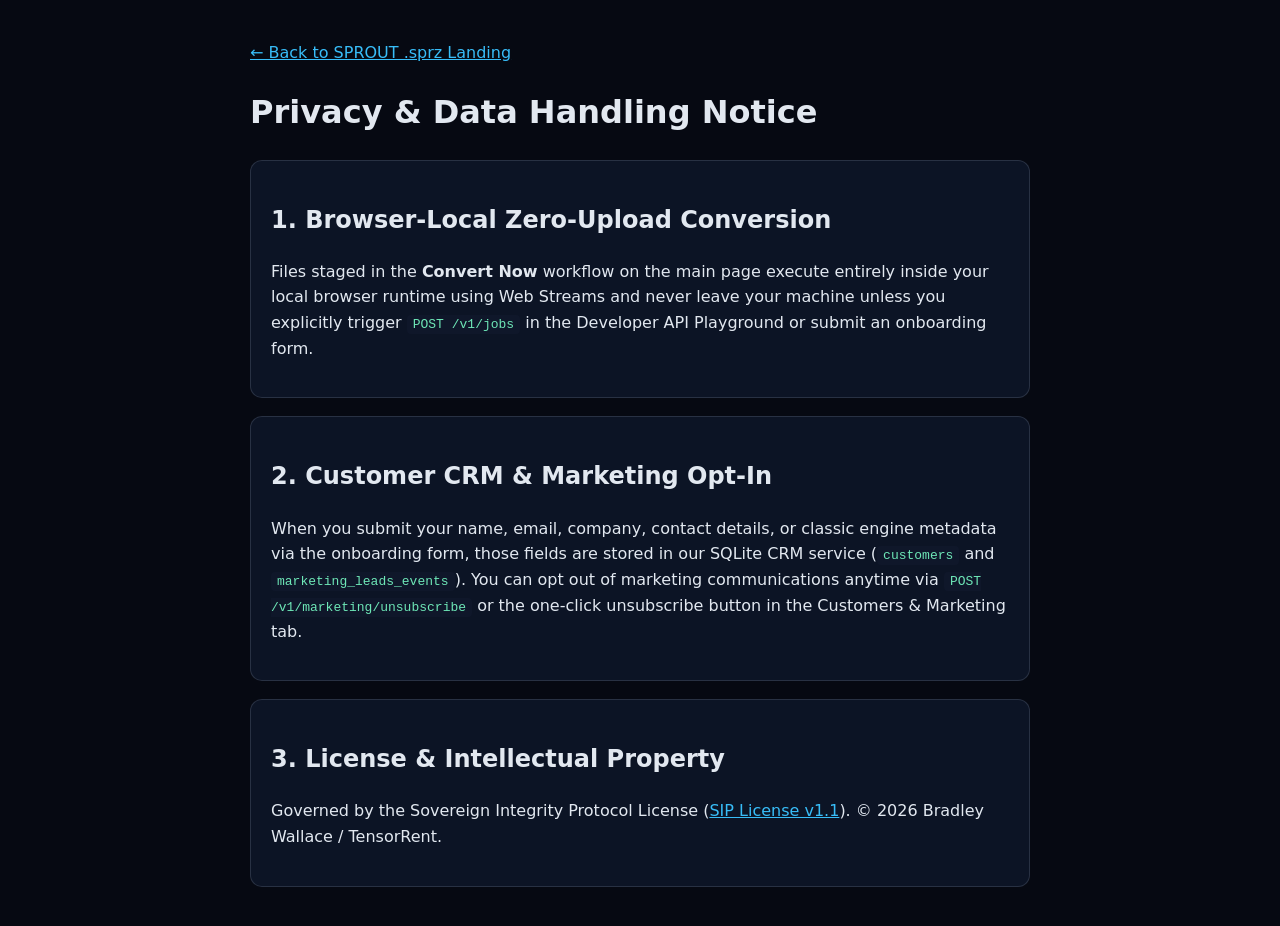
==== privacy.html @ 369dcf19 "feat: initial SPROUT .sprz GitHub Pages landing and CRM frontend bundle (SIP License v1.1)" ====
<!doctype html>
<html lang="en">
  <head>
    <meta charset="UTF-8" />
    <meta name="viewport" content="width=device-width, initial-scale=1.0" />
    <title>SPROUT .sprz — Privacy &amp; Data Handling Notice</title>
    <style>
      body { font-family: system-ui, -apple-system, sans-serif; background: #060912; color: #e2e8f0; max-width: 780px; margin: 40px auto; padding: 0 20px; line-height: 1.6; }
      a { color: #38bdf8; }
      code { background: #0f172a; padding: 2px 6px; border-radius: 4px; color: #6ee7b7; }
      .card { background: rgba(15, 23, 42, 0.85); border: 1px solid rgba(148, 163, 184, 0.2); border-radius: 12px; padding: 20px; margin: 18px 0; }
    </style>
  </head>
  <body>
    <p><a href="./index.html">&larr; Back to SPROUT .sprz Landing</a></p>
    <h1>Privacy &amp; Data Handling Notice</h1>
    <div class="card">
      <h2>1. Browser-Local Zero-Upload Conversion</h2>
      <p>Files staged in the <strong>Convert Now</strong> workflow on the main page execute entirely inside your local browser runtime using Web Streams and never leave your machine unless you explicitly trigger <code>POST /v1/jobs</code> in the Developer API Playground or submit an onboarding form.</p>
    </div>
    <div class="card">
      <h2>2. Customer CRM &amp; Marketing Opt-In</h2>
      <p>When you submit your name, email, company, contact details, or classic engine metadata via the onboarding form, those fields are stored in our SQLite CRM service (<code>customers</code> and <code>marketing_leads_events</code>). You can opt out of marketing communications anytime via <code>POST /v1/marketing/unsubscribe</code> or the one-click unsubscribe button in the Customers &amp; Marketing tab.</p>
    </div>
    <div class="card">
      <h2>3. License &amp; Intellectual Property</h2>
      <p>Governed by the Sovereign Integrity Protocol License (<a href="./LICENSE">SIP License v1.1</a>). &copy; 2026 Bradley Wallace / TensorRent.</p>
    </div>
  </body>
</html>
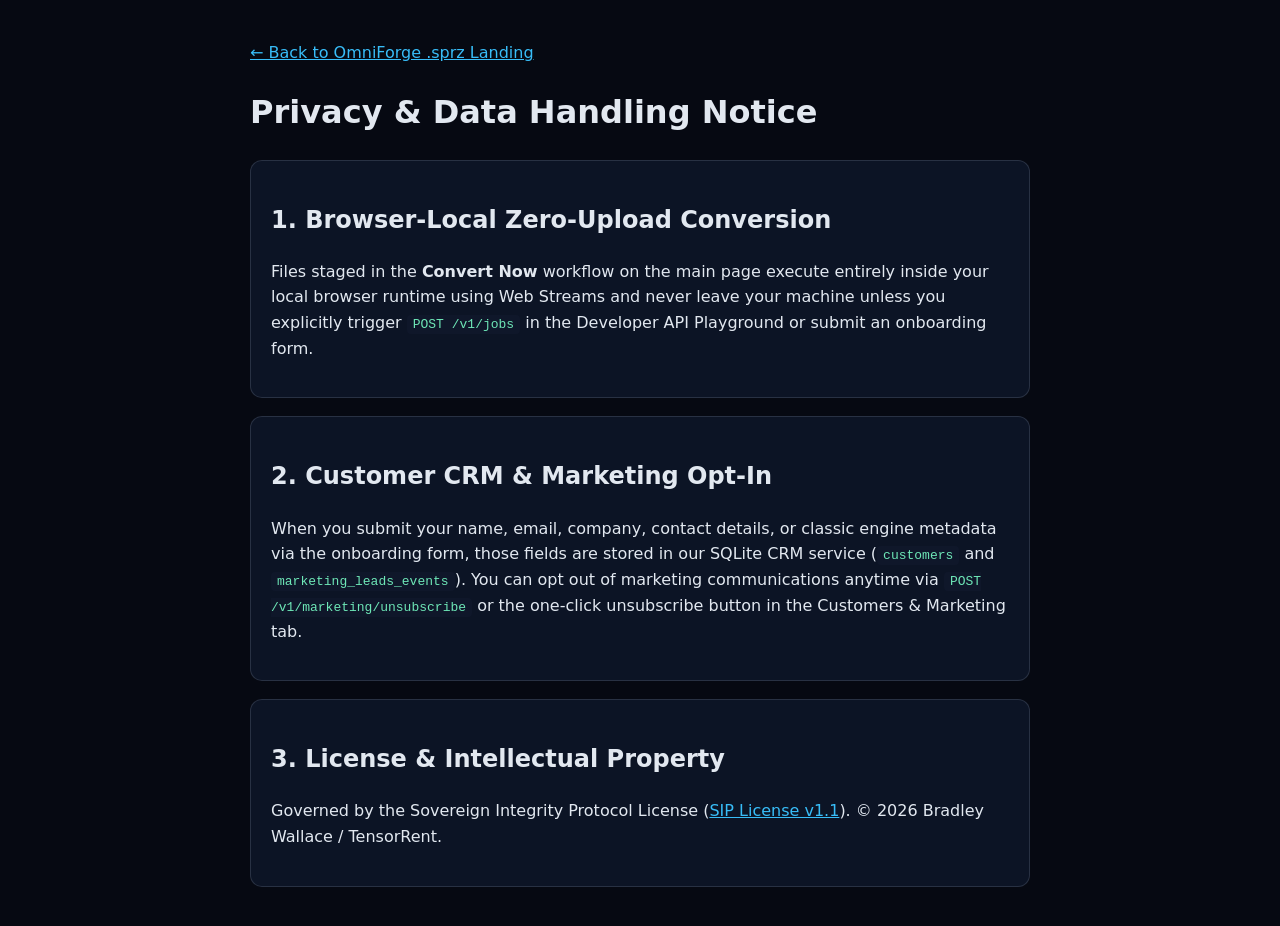
==== commit e9d79183: "OmniForge rebrand & 0 A.D. (Pyrogenesis) support in landing & format catalog" ====
--- a/privacy.html
+++ b/privacy.html
@@ -3,7 +3,7 @@
   <head>
     <meta charset="UTF-8" />
     <meta name="viewport" content="width=device-width, initial-scale=1.0" />
-    <title>SPROUT .sprz — Privacy &amp; Data Handling Notice</title>
+    <title>OmniForge .sprz — Privacy &amp; Data Handling Notice</title>
     <style>
       body { font-family: system-ui, -apple-system, sans-serif; background: #060912; color: #e2e8f0; max-width: 780px; margin: 40px auto; padding: 0 20px; line-height: 1.6; }
       a { color: #38bdf8; }
@@ -12,7 +12,7 @@
     </style>
   </head>
   <body>
-    <p><a href="./index.html">&larr; Back to SPROUT .sprz Landing</a></p>
+    <p><a href="./index.html">&larr; Back to OmniForge .sprz Landing</a></p>
     <h1>Privacy &amp; Data Handling Notice</h1>
     <div class="card">
       <h2>1. Browser-Local Zero-Upload Conversion</h2>
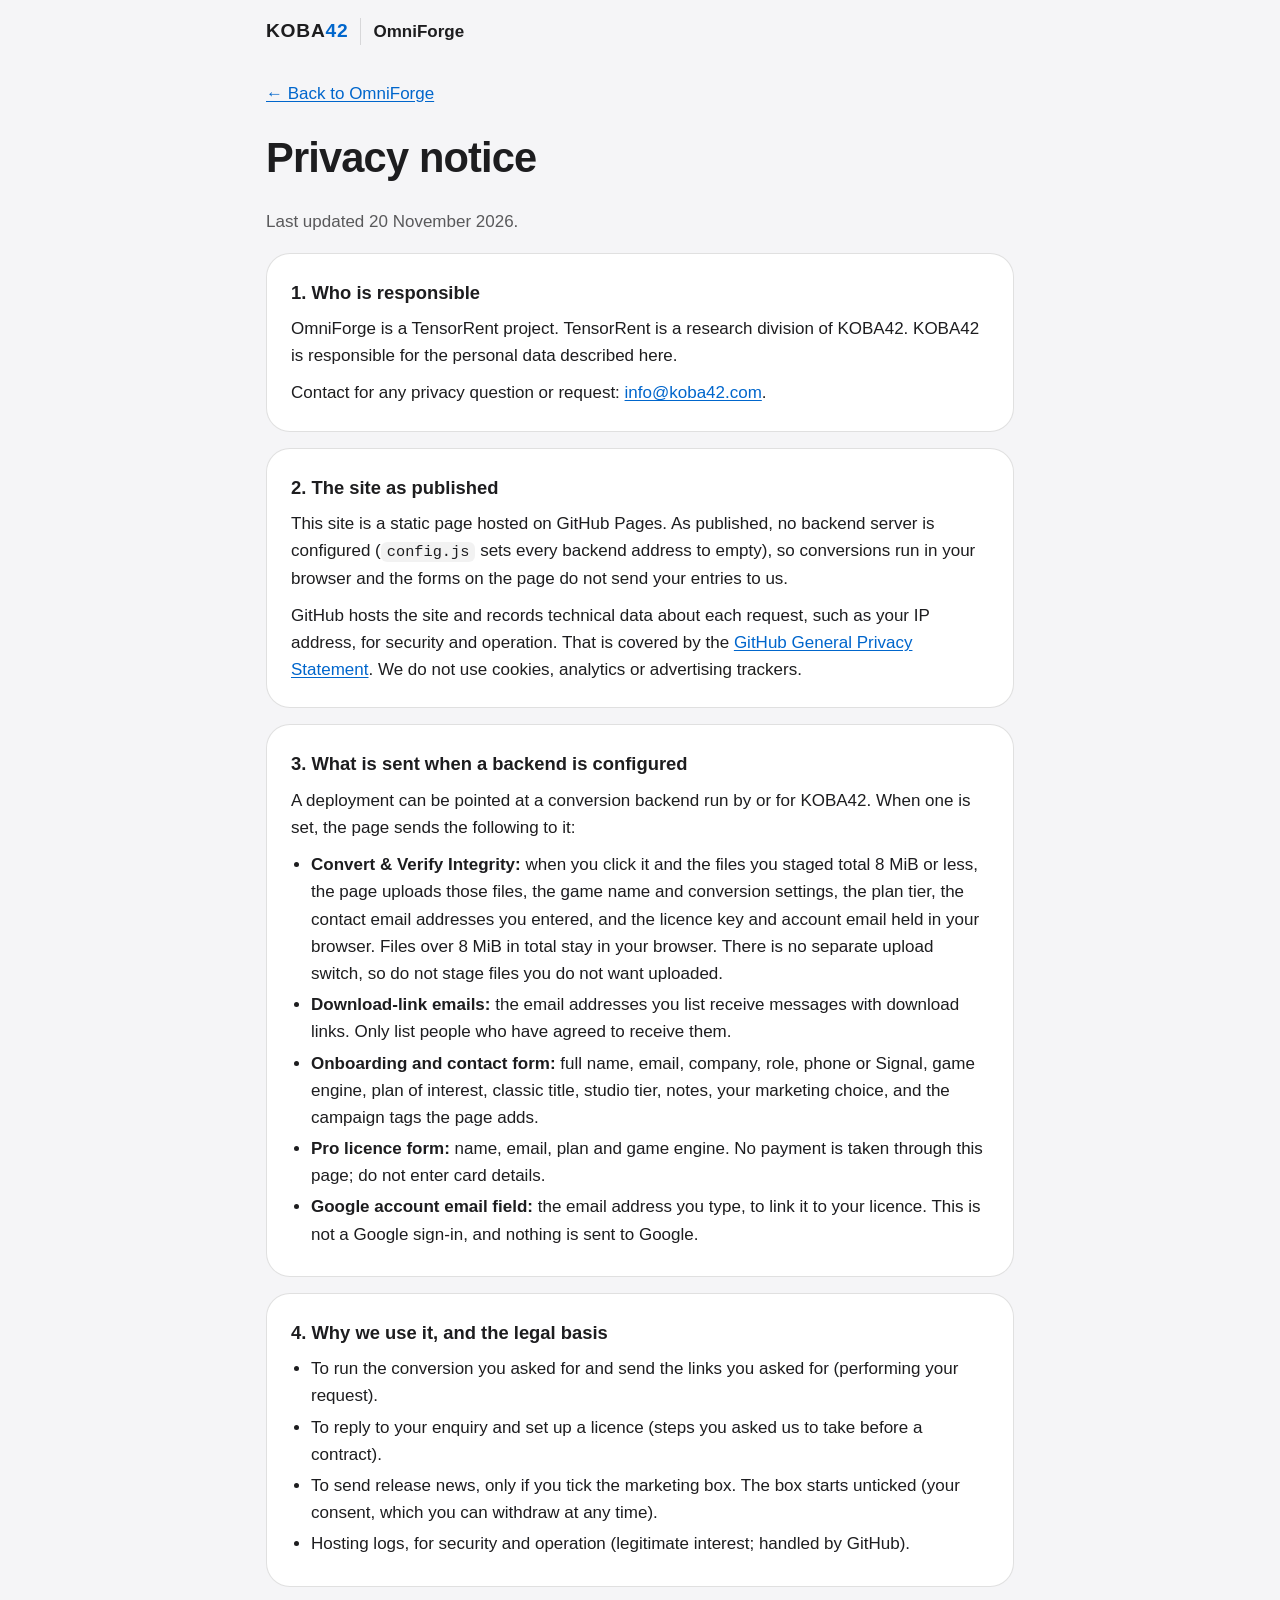
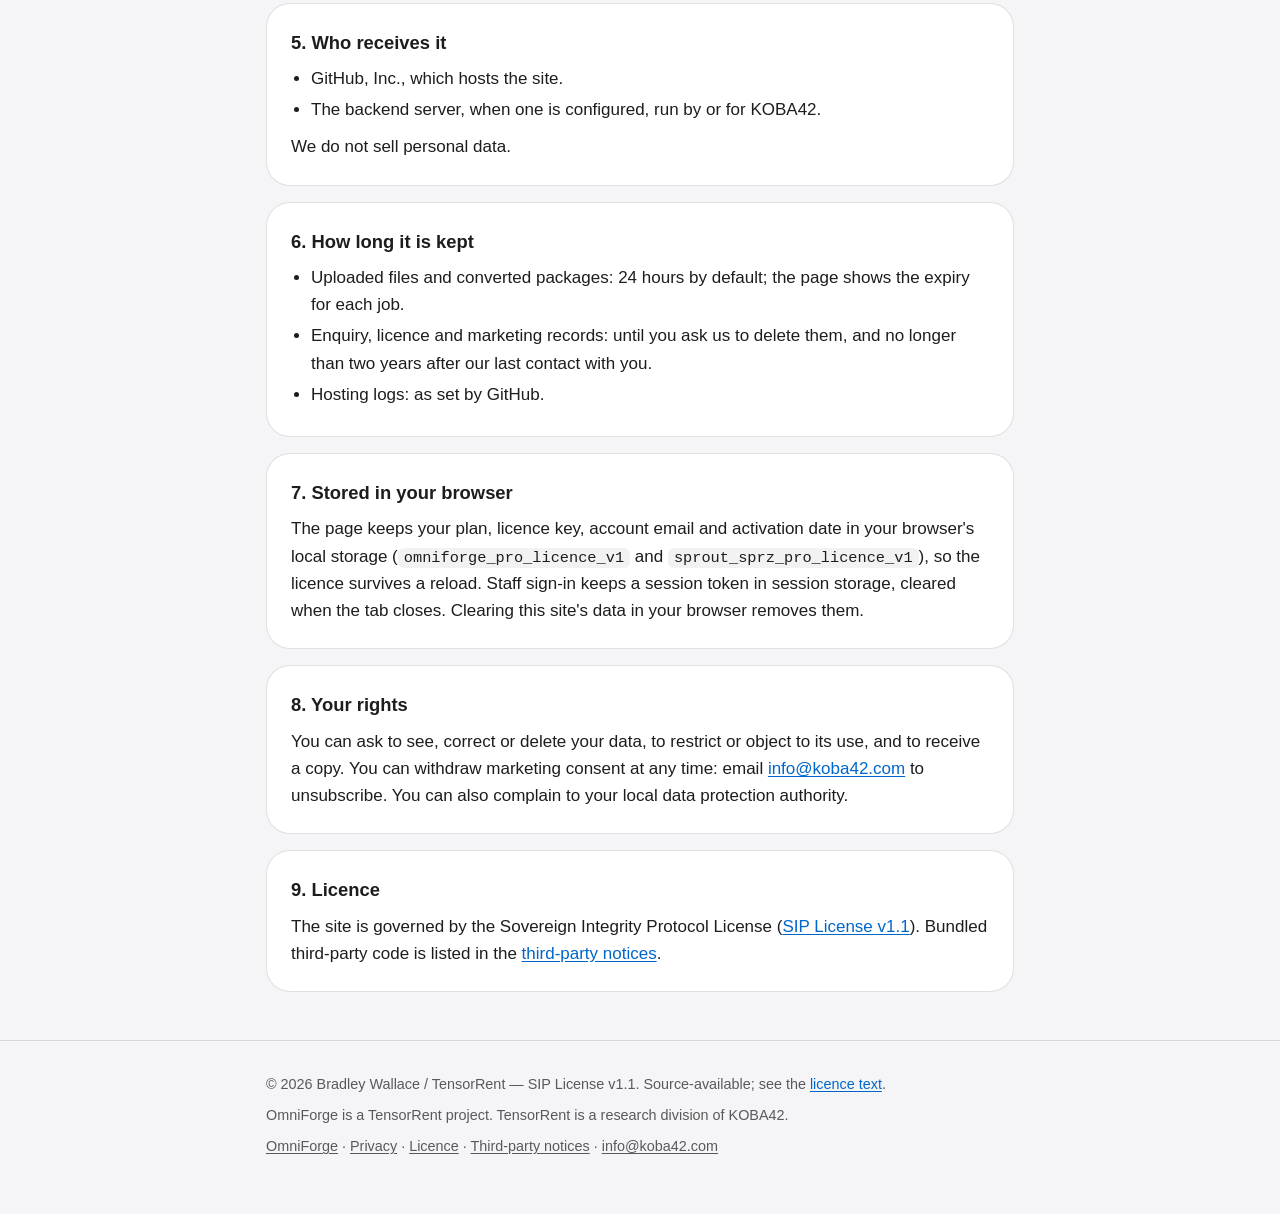
==== commit 4e60c430: "public review: remove private address, fix opt-in default, rewrite privacy notice, real prepublish s" ====
--- a/privacy.html
+++ b/privacy.html
@@ -3,28 +3,122 @@
   <head>
     <meta charset="UTF-8" />
     <meta name="viewport" content="width=device-width, initial-scale=1.0" />
-    <title>OmniForge .sprz — Privacy &amp; Data Handling Notice</title>
+    <meta name="color-scheme" content="dark light" />
+    <meta name="referrer" content="strict-origin-when-cross-origin" />
+    <meta name="description" content="How the OmniForge site handles your data: what is collected, why, who receives it, how long it is kept and your rights." />
+    <title>OmniForge Privacy Notice</title>
     <style>
-      body { font-family: system-ui, -apple-system, sans-serif; background: #060912; color: #e2e8f0; max-width: 780px; margin: 40px auto; padding: 0 20px; line-height: 1.6; }
-      a { color: #38bdf8; }
-      code { background: #0f172a; padding: 2px 6px; border-radius: 4px; color: #6ee7b7; }
-      .card { background: rgba(15, 23, 42, 0.85); border: 1px solid rgba(148, 163, 184, 0.2); border-radius: 12px; padding: 20px; margin: 18px 0; }
+      :root { --bg: #050507; --panel: #0b0f18; --text: #ffffff; --muted: rgba(255,255,255,.72); --hairline: rgba(255,255,255,.14); --link: #2997ff; --code-bg: rgba(255,255,255,.07); --font: -apple-system, BlinkMacSystemFont, "SF Pro Text", "Segoe UI", Roboto, Inter, sans-serif; color-scheme: dark; }
+      @media (prefers-color-scheme: light) { :root { --bg: #f5f5f7; --panel: #ffffff; --text: #1d1d1f; --muted: rgba(29,29,31,.72); --hairline: rgba(0,0,0,.12); --link: #0066cc; --code-bg: rgba(0,0,0,.05); color-scheme: light; } }
+      * { box-sizing: border-box; }
+      body { margin: 0; background: var(--bg); color: var(--text); font: 17px/1.6 var(--font); overflow-wrap: break-word; }
+      a { color: var(--link); text-underline-offset: 2px; }
+      a:focus-visible { outline: 3px solid var(--link); outline-offset: 2px; }
+      header, main, footer > div { max-width: 780px; margin: 0 auto; padding: 0 16px; }
+      header { padding-top: 16px; padding-bottom: 16px; display: flex; flex-wrap: wrap; align-items: baseline; gap: 12px; }
+      .wordmark { font-weight: 750; font-size: 1.2rem; letter-spacing: .04em; color: var(--text); text-decoration: none; }
+      .wordmark .k42 { color: var(--link); }
+      .product { color: var(--text); text-decoration: none; font-weight: 650; border-left: 1px solid var(--hairline); padding-left: 12px; }
+      h1 { font-size: clamp(1.8rem, 5vw, 2.6rem); line-height: 1.1; font-weight: 650; letter-spacing: -.02em; }
+      h2 { font-size: 1.15rem; font-weight: 650; margin: 0 0 8px; }
+      code { background: var(--code-bg); padding: 1px 6px; border-radius: 6px; font-family: ui-monospace, "SF Mono", Menlo, Consolas, monospace; font-size: .9em; }
+      .card { background: var(--panel); border: 1px solid var(--hairline); border-radius: 24px; padding: 24px; margin: 16px 0; }
+      .card p, .card ul { margin: 0 0 10px; }
+      .card > :last-child { margin-bottom: 0; }
+      .card ul { padding-left: 20px; }
+      .card li { margin: 4px 0; }
+      .updated { color: var(--muted); }
+      footer { border-top: 1px solid var(--hairline); margin-top: 48px; color: var(--muted); font-size: .9rem; }
+      footer > div { padding-top: 24px; padding-bottom: 48px; }
+      footer p { margin: 8px 0; }
+      .foot-links a { color: var(--muted); }
+      .foot-links a:hover { color: var(--text); }
+      @media (max-width: 480px) { body { font-size: 16px; } .card { padding: 18px; } }
     </style>
   </head>
   <body>
-    <p><a href="./index.html">&larr; Back to OmniForge .sprz Landing</a></p>
-    <h1>Privacy &amp; Data Handling Notice</h1>
-    <div class="card">
-      <h2>1. Browser-Local Zero-Upload Conversion</h2>
-      <p>Files staged in the <strong>Convert Now</strong> workflow on the main page execute entirely inside your local browser runtime using Web Streams and never leave your machine unless you explicitly trigger <code>POST /v1/jobs</code> in the Developer API Playground or submit an onboarding form.</p>
-    </div>
-    <div class="card">
-      <h2>2. Customer CRM &amp; Marketing Opt-In</h2>
-      <p>When you submit your name, email, company, contact details, or classic engine metadata via the onboarding form, those fields are stored in our SQLite CRM service (<code>customers</code> and <code>marketing_leads_events</code>). You can opt out of marketing communications anytime via <code>POST /v1/marketing/unsubscribe</code> or the one-click unsubscribe button in the Customers &amp; Marketing tab.</p>
-    </div>
-    <div class="card">
-      <h2>3. License &amp; Intellectual Property</h2>
-      <p>Governed by the Sovereign Integrity Protocol License (<a href="./LICENSE">SIP License v1.1</a>). &copy; 2026 Bradley Wallace / TensorRent.</p>
-    </div>
+    <header>
+      <a class="wordmark" href="https://koba42.com">KOBA<span class="k42">42</span></a>
+      <a class="product" href="./index.html">OmniForge</a>
+    </header>
+    <main>
+      <p><a href="./index.html">&larr; Back to OmniForge</a></p>
+      <h1>Privacy notice</h1>
+      <p class="updated">Last updated 20 November 2026.</p>
+
+      <div class="card">
+        <h2>1. Who is responsible</h2>
+        <p>OmniForge is a TensorRent project. TensorRent is a research division of KOBA42. KOBA42 is responsible for the personal data described here.</p>
+        <p>Contact for any privacy question or request: <a href="mailto:info@koba42.com">info@koba42.com</a>.</p>
+      </div>
+
+      <div class="card">
+        <h2>2. The site as published</h2>
+        <p>This site is a static page hosted on GitHub Pages. As published, no backend server is configured (<code>config.js</code> sets every backend address to empty), so conversions run in your browser and the forms on the page do not send your entries to us.</p>
+        <p>GitHub hosts the site and records technical data about each request, such as your IP address, for security and operation. That is covered by the <a href="https://docs.github.com/en/site-policy/privacy-policies/github-general-privacy-statement">GitHub General Privacy Statement</a>. We do not use cookies, analytics or advertising trackers.</p>
+      </div>
+
+      <div class="card">
+        <h2>3. What is sent when a backend is configured</h2>
+        <p>A deployment can be pointed at a conversion backend run by or for KOBA42. When one is set, the page sends the following to it:</p>
+        <ul>
+          <li><strong>Convert &amp; Verify Integrity:</strong> when you click it and the files you staged total 8&nbsp;MiB or less, the page uploads those files, the game name and conversion settings, the plan tier, the contact email addresses you entered, and the licence key and account email held in your browser. Files over 8&nbsp;MiB in total stay in your browser. There is no separate upload switch, so do not stage files you do not want uploaded.</li>
+          <li><strong>Download-link emails:</strong> the email addresses you list receive messages with download links. Only list people who have agreed to receive them.</li>
+          <li><strong>Onboarding and contact form:</strong> full name, email, company, role, phone or Signal, game engine, plan of interest, classic title, studio tier, notes, your marketing choice, and the campaign tags the page adds.</li>
+          <li><strong>Pro licence form:</strong> name, email, plan and game engine. No payment is taken through this page; do not enter card details.</li>
+          <li><strong>Google account email field:</strong> the email address you type, to link it to your licence. This is not a Google sign-in, and nothing is sent to Google.</li>
+        </ul>
+      </div>
+
+      <div class="card">
+        <h2>4. Why we use it, and the legal basis</h2>
+        <ul>
+          <li>To run the conversion you asked for and send the links you asked for (performing your request).</li>
+          <li>To reply to your enquiry and set up a licence (steps you asked us to take before a contract).</li>
+          <li>To send release news, only if you tick the marketing box. The box starts unticked (your consent, which you can withdraw at any time).</li>
+          <li>Hosting logs, for security and operation (legitimate interest; handled by GitHub).</li>
+        </ul>
+      </div>
+
+      <div class="card">
+        <h2>5. Who receives it</h2>
+        <ul>
+          <li>GitHub, Inc., which hosts the site.</li>
+          <li>The backend server, when one is configured, run by or for KOBA42.</li>
+        </ul>
+        <p>We do not sell personal data.</p>
+      </div>
+
+      <div class="card">
+        <h2>6. How long it is kept</h2>
+        <ul>
+          <li>Uploaded files and converted packages: 24 hours by default; the page shows the expiry for each job.</li>
+          <li>Enquiry, licence and marketing records: until you ask us to delete them, and no longer than two years after our last contact with you.</li>
+          <li>Hosting logs: as set by GitHub.</li>
+        </ul>
+      </div>
+
+      <div class="card">
+        <h2>7. Stored in your browser</h2>
+        <p>The page keeps your plan, licence key, account email and activation date in your browser's local storage (<code>omniforge_pro_licence_v1</code> and <code>sprout_sprz_pro_licence_v1</code>), so the licence survives a reload. Staff sign-in keeps a session token in session storage, cleared when the tab closes. Clearing this site's data in your browser removes them.</p>
+      </div>
+
+      <div class="card">
+        <h2>8. Your rights</h2>
+        <p>You can ask to see, correct or delete your data, to restrict or object to its use, and to receive a copy. You can withdraw marketing consent at any time: email <a href="mailto:info@koba42.com">info@koba42.com</a> to unsubscribe. You can also complain to your local data protection authority.</p>
+      </div>
+
+      <div class="card">
+        <h2>9. Licence</h2>
+        <p>The site is governed by the Sovereign Integrity Protocol License (<a href="./LICENSE.txt">SIP License v1.1</a>). Bundled third-party code is listed in the <a href="./THIRD_PARTY_NOTICES.md">third-party notices</a>.</p>
+      </div>
+    </main>
+    <footer>
+      <div>
+        <p>© 2026 Bradley Wallace / TensorRent — SIP License v1.1. Source-available; see the <a href="./LICENSE.txt">licence text</a>.</p>
+        <p>OmniForge is a TensorRent project. TensorRent is a research division of KOBA42.</p>
+        <p class="foot-links"><a href="./index.html">OmniForge</a> · <a href="./privacy.html">Privacy</a> · <a href="./LICENSE.txt">Licence</a> · <a href="./THIRD_PARTY_NOTICES.md">Third-party notices</a> · <a href="mailto:info@koba42.com">info@koba42.com</a></p>
+      </div>
+    </footer>
   </body>
 </html>
